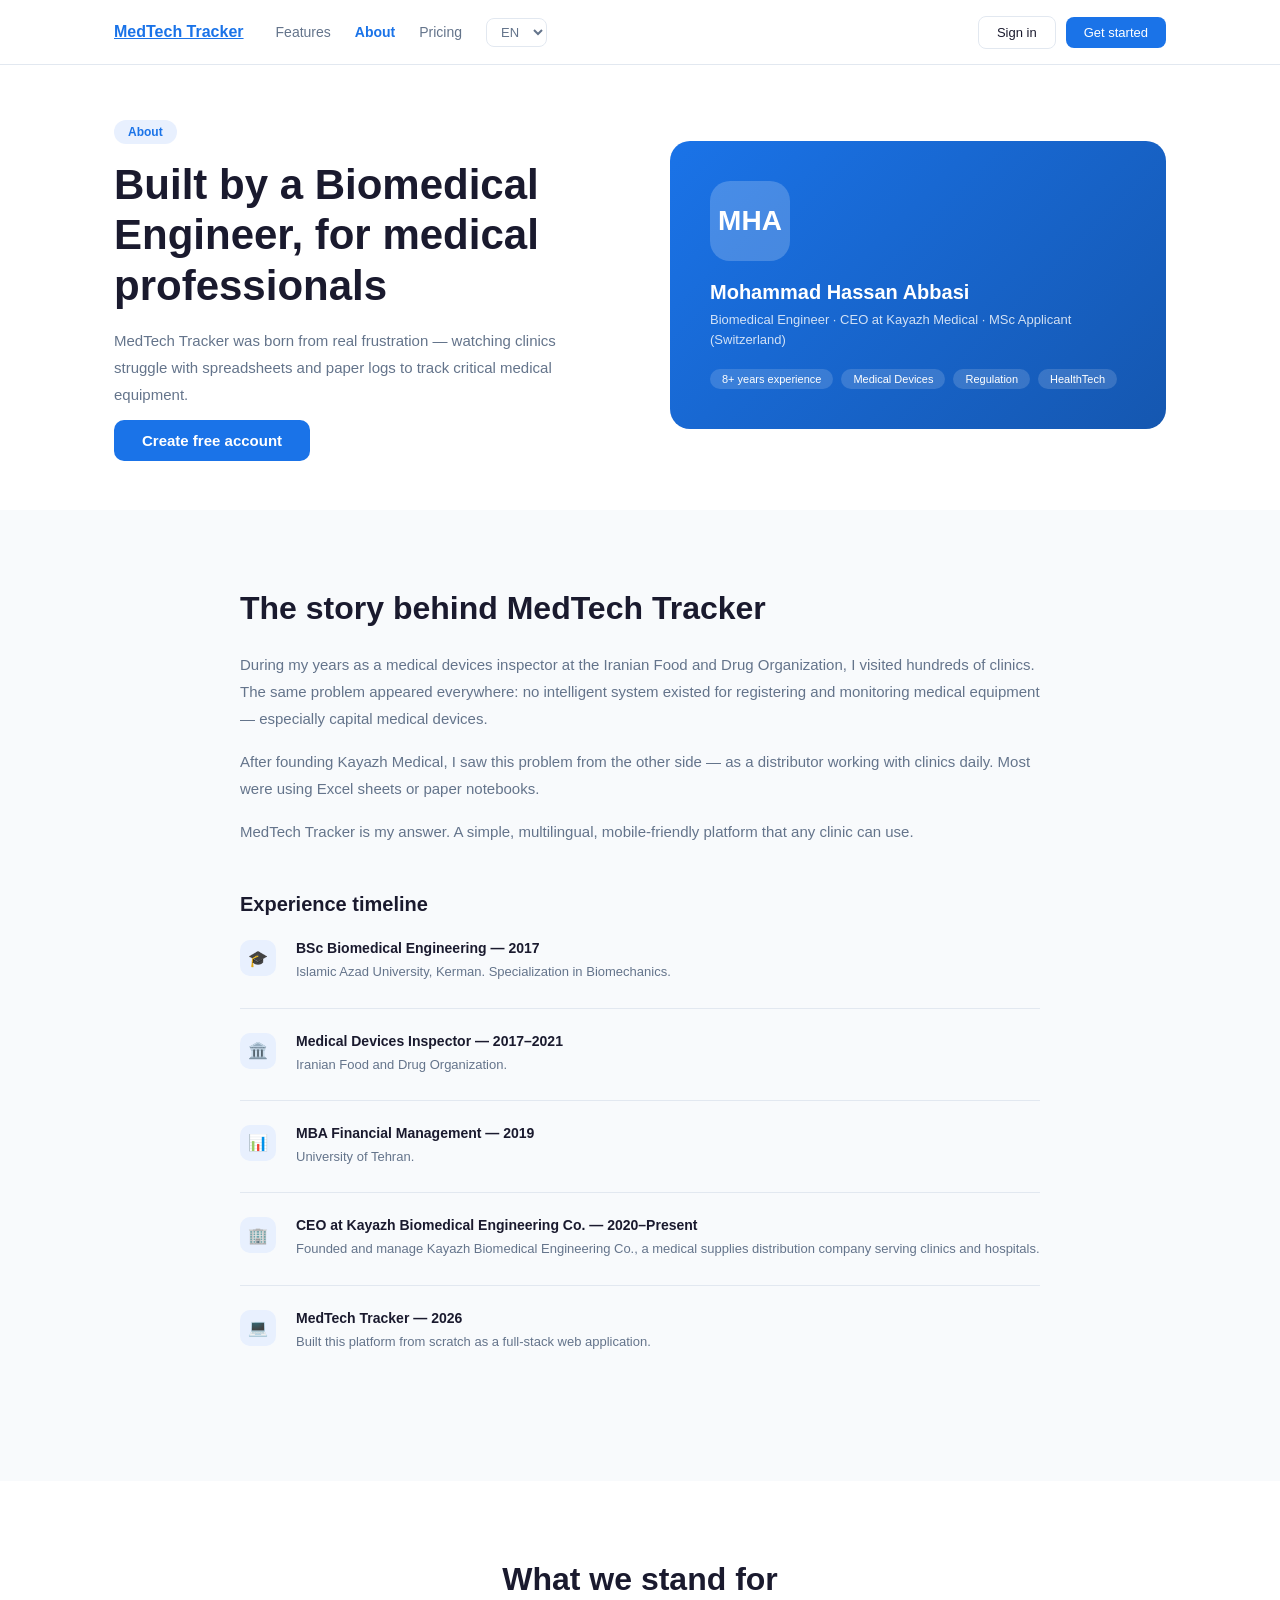
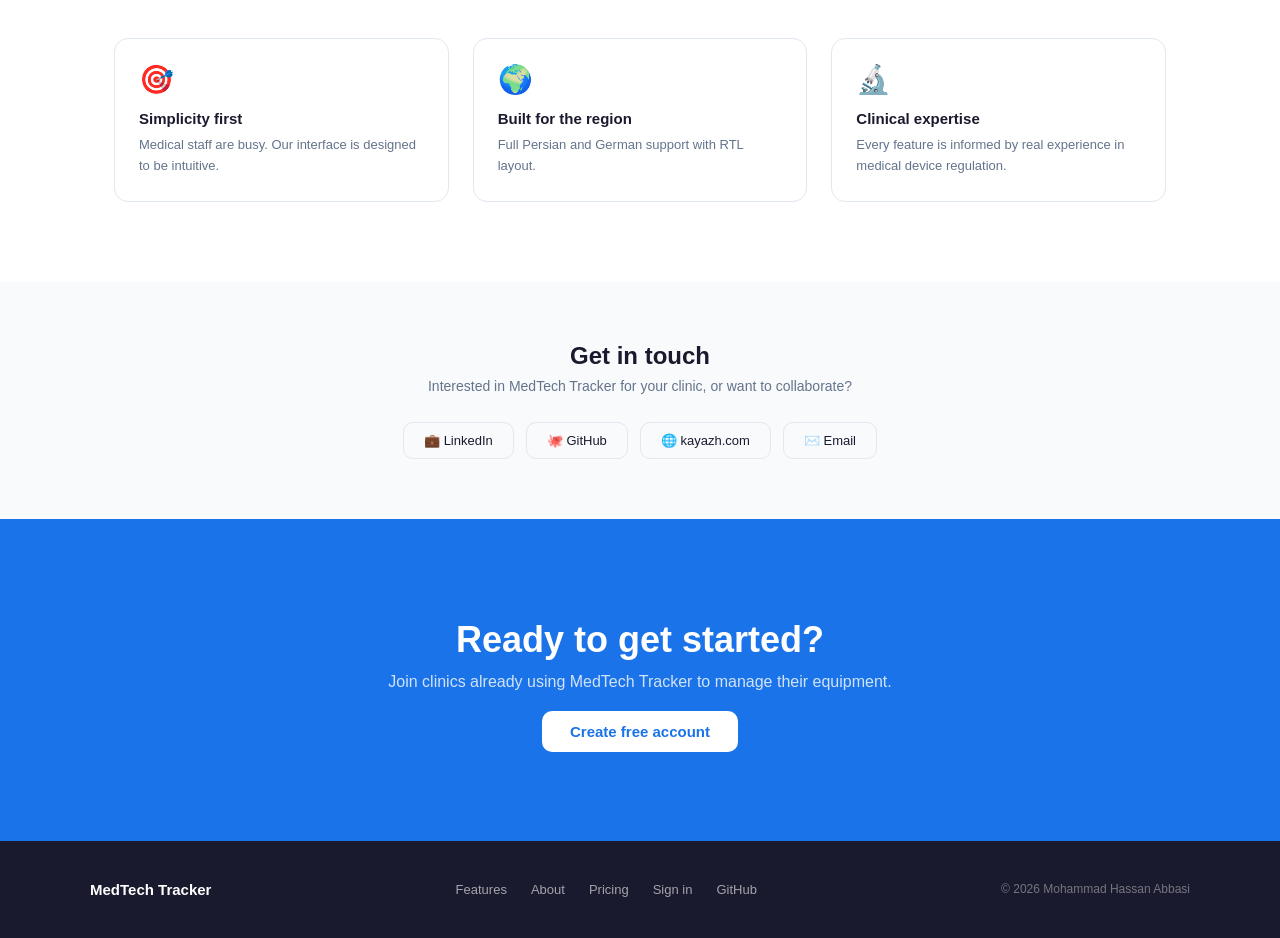
==== about.html @ 0bce94b0 "Add repair history tracking with full CRUD v1.6.0" ====
<!DOCTYPE html>
<html lang="en">
<head>
    <meta charset="UTF-8">
    <meta name="viewport" content="width=device-width, initial-scale=1.0">
    <title>MedTech Tracker — About</title>
    <link rel="stylesheet" href="landing.css?v=1.5.2">
    <style>
        .about-hero {
            padding: 120px 24px 60px;
            max-width: 1100px;
            margin: 0 auto;
            display: grid;
            grid-template-columns: 1fr 1fr;
            gap: 60px;
            align-items: center;
        }

        .about-hero h1 {
            font-size: 42px;
            font-weight: 700;
            color: var(--text);
            margin-bottom: 16px;
            line-height: 1.2;
        }

        .about-hero p {
            font-size: 15px;
            color: var(--muted);
            line-height: 1.8;
            margin-bottom: 24px;
        }

        .about-hero-visual {
            background: linear-gradient(135deg, #1a73e8 0%, #1557b0 100%);
            border-radius: 20px;
            padding: 40px;
            color: white;
        }

        .dev-avatar {
            width: 80px;
            height: 80px;
            border-radius: 20px;
            background: rgba(255,255,255,0.2);
            display: flex;
            align-items: center;
            justify-content: center;
            font-size: 28px;
            font-weight: 700;
            margin-bottom: 20px;
        }

        .dev-name {
            font-size: 20px;
            font-weight: 700;
            margin-bottom: 6px;
        }

        .dev-title {
            font-size: 13px;
            opacity: 0.8;
            margin-bottom: 20px;
            line-height: 1.5;
        }

        .dev-tags {
            display: flex;
            flex-wrap: wrap;
            gap: 8px;
        }

        .dev-tag {
            background: rgba(255,255,255,0.15);
            border-radius: 20px;
            padding: 4px 12px;
            font-size: 11px;
        }

        .about-story {
            background: var(--surface);
            padding: 80px 24px;
        }

        .about-story-inner {
            max-width: 800px;
            margin: 0 auto;
        }

        .about-story h2 {
            font-size: 32px;
            font-weight: 700;
            color: var(--text);
            margin-bottom: 24px;
        }

        .about-story p {
            font-size: 15px;
            color: var(--muted);
            line-height: 1.8;
            margin-bottom: 16px;
        }

        .timeline {
            margin-top: 48px;
        }

        .timeline h3 {
            font-size: 20px;
            font-weight: 700;
            color: var(--text);
            margin-bottom: 24px;
        }

        .timeline-item {
            display: flex;
            gap: 20px;
            margin-bottom: 24px;
            padding-bottom: 24px;
            border-bottom: 1px solid var(--border);
        }

        .timeline-item:last-child { border-bottom: none; }

        .timeline-dot {
            width: 36px;
            height: 36px;
            border-radius: 10px;
            background: #e8f0fe;
            color: var(--blue);
            display: flex;
            align-items: center;
            justify-content: center;
            font-size: 16px;
            flex-shrink: 0;
        }

        .timeline-content h4 {
            font-size: 14px;
            font-weight: 600;
            color: var(--text);
            margin-bottom: 4px;
        }

        .timeline-content p {
            font-size: 13px;
            color: var(--muted);
            margin-bottom: 0;
        }

        .about-values {
            padding: 80px 24px;
            max-width: 1100px;
            margin: 0 auto;
        }

        .about-values h2 {
            font-size: 32px;
            font-weight: 700;
            color: var(--text);
            margin-bottom: 40px;
            text-align: center;
        }

        .values-grid {
            display: grid;
            grid-template-columns: repeat(3, 1fr);
            gap: 24px;
        }

        .value-card {
            background: white;
            border: 1px solid var(--border);
            border-radius: 14px;
            padding: 24px;
        }

        .value-icon {
            font-size: 28px;
            margin-bottom: 14px;
        }

        .value-card h3 {
            font-size: 15px;
            font-weight: 600;
            color: var(--text);
            margin-bottom: 8px;
        }

        .value-card p {
            font-size: 13px;
            color: var(--muted);
            line-height: 1.6;
        }

        .about-links-section {
            background: var(--surface);
            padding: 60px 24px;
        }

        .about-links-inner {
            max-width: 600px;
            margin: 0 auto;
            text-align: center;
        }

        .about-links-inner h2 {
            font-size: 24px;
            font-weight: 700;
            color: var(--text);
            margin-bottom: 8px;
        }

        .about-links-inner p {
            font-size: 14px;
            color: var(--muted);
            margin-bottom: 28px;
        }

        .social-links {
            display: flex;
            justify-content: center;
            gap: 12px;
            flex-wrap: wrap;
        }

        .social-link {
            display: flex;
            align-items: center;
            gap: 8px;
            padding: 10px 20px;
            border: 1px solid var(--border);
            border-radius: 10px;
            text-decoration: none;
            color: var(--text);
            font-size: 13px;
            font-weight: 500;
            transition: all 0.2s;
        }

        .social-link:hover {
            border-color: var(--blue);
            color: var(--blue);
        }

        @media (max-width: 768px) {
            .about-hero {
                grid-template-columns: 1fr;
                padding: 100px 24px 40px;
                gap: 32px;
            }
            .about-hero h1 { font-size: 28px; }
            .values-grid { grid-template-columns: 1fr; }
        }
    </style>
</head>
<body>

<header>
    <div class="header-inner">
        <a href="index.html" class="logo">MedTech Tracker</a>
        <nav class="nav">
            <a href="index.html#features" data-i18n="nav_features">Features</a>
            <a href="about.html" style="color: var(--blue); font-weight:600;" data-i18n="nav_about_link">About</a>
            <a href="pricing.html" data-i18n="nav_pricing">Pricing</a>
            <select class="lang-select" onchange="changeLang(this.value)">
                <option value="en">EN</option>
                <option value="de">DE</option>
                <option value="fa">FA</option>
            </select>
        </nav>
        <div class="header-actions" id="headerActions">
            <a href="login.html" class="btn-outline" data-i18n="nav_login">Sign in</a>
            <a href="login.html" class="btn-solid" data-i18n="nav_register">Get started</a>
        </div>
        <button class="hamburger" onclick="toggleMenu()">
            <span></span><span></span><span></span>
        </button>
    </div>
    <div class="mobile-menu" id="mobileMenu">
        <a href="index.html#features" data-i18n="nav_features">Features</a>
        <a href="about.html" data-i18n="nav_about_link">About</a>
        <a href="pricing.html" data-i18n="nav_pricing">Pricing</a>
        <a href="login.html" data-i18n="nav_login">Sign in</a>
        <a href="login.html" class="btn-solid" data-i18n="nav_register">Get started</a>
        <div class="mobile-lang">
            <button onclick="changeLang('en')" class="lang-btn">EN</button>
            <button onclick="changeLang('de')" class="lang-btn">DE</button>
            <button onclick="changeLang('fa')" class="lang-btn">FA</button>
        </div>
    </div>
</header>

<!-- HERO -->
<div class="about-hero">
    <div>
        <div class="section-badge" data-i18n="about_badge">About</div>
        <h1 data-i18n="about_hero_title">Built by a clinician, for clinicians</h1>
        <p data-i18n="about_hero_text">MedTech Tracker was born from real frustration — watching clinics struggle with spreadsheets and paper logs to track critical medical equipment. We built the tool we always wished existed.</p>
        <a href="login.html" class="btn-solid-lg" data-i18n="cta_btn">Create free account</a>
    </div>
    <div class="about-hero-visual">
        <div class="dev-avatar">MHA</div>
        <div class="dev-name">Mohammad Hassan Abbasi</div>
        <div class="dev-title">Biomedical Engineer · CEO at Kayazh Medical · MSc Applicant (Switzerland)</div>
        <div class="dev-tags">
            <span class="dev-tag">8+ years experience</span>
            <span class="dev-tag">Medical Devices</span>
            <span class="dev-tag">Regulation</span>
            <span class="dev-tag">HealthTech</span>
        </div>
    </div>
</div>

<!-- STORY -->
<div class="about-story">
    <div class="about-story-inner">
        <h2 data-i18n="story_title">The story behind MedTech Tracker</h2>
        <p data-i18n="story_p1">During my years as a medical devices inspector at the Iranian Food and Drug Organization, I visited hundreds of clinics. The same problem appeared everywhere: no one had a reliable system to track when equipment was last calibrated, when warranties were expiring, or which devices needed maintenance.</p>
        <p data-i18n="story_p2">After founding Kayazh Medical, I saw this problem from the other side — as a distributor working with clinics daily. Most were using Excel sheets, paper notebooks, or nothing at all. Critical deadlines were missed. Equipment failed inspections. Warranties expired unnoticed.</p>
        <p data-i18n="story_p3">MedTech Tracker is my answer to this problem. A simple, multilingual, mobile-friendly platform that any clinic can use — no technical expertise required.</p>

        <div class="timeline">
            <h3 data-i18n="timeline_title">Experience timeline</h3>
            <div class="timeline-item">
                <div class="timeline-dot">🎓</div>
                <div class="timeline-content">
                    <h4 data-i18n="tl1_title">BSc Biomedical Engineering — 2017</h4>
                    <p data-i18n="tl1_text">Islamic Azad University, Kerman. Specialization in Biomechanics.</p>
                </div>
            </div>
            <div class="timeline-item">
                <div class="timeline-dot">🏛️</div>
                <div class="timeline-content">
                    <h4 data-i18n="tl2_title">Medical Devices Inspector — 2017–2021</h4>
                    <p data-i18n="tl2_text">Iranian Food and Drug Organization. Inspected medical devices across clinics and hospitals.</p>
                </div>
            </div>
            <div class="timeline-item">
                <div class="timeline-dot">📊</div>
                <div class="timeline-content">
                    <h4 data-i18n="tl3_title">MBA Financial Management — 2019</h4>
                    <p data-i18n="tl3_text">University of Tehran. Final grade: 18.25/20.</p>
                </div>
            </div>
            <div class="timeline-item">
                <div class="timeline-dot">🏢</div>
                <div class="timeline-content">
                    <h4 data-i18n="tl4_title">CEO at Kayazh Medical — 2020–Present</h4>
                    <p data-i18n="tl4_text">Founded and manage a medical supplies distribution company serving clinics and hospitals.</p>
                </div>
            </div>
            <div class="timeline-item">
                <div class="timeline-dot">💻</div>
                <div class="timeline-content">
                    <h4 data-i18n="tl5_title">MedTech Tracker — 2026</h4>
                    <p data-i18n="tl5_text">Built this platform from scratch as a full-stack web application for medical equipment management.</p>
                </div>
            </div>
        </div>
    </div>
</div>

<!-- VALUES -->
<div class="about-values">
    <h2 data-i18n="values_title">What we stand for</h2>
    <div class="values-grid">
        <div class="value-card">
            <div class="value-icon">🎯</div>
            <h3 data-i18n="val1_title">Simplicity first</h3>
            <p data-i18n="val1_text">Medical staff are busy. Our interface is designed to be intuitive — no training needed.</p>
        </div>
        <div class="value-card">
            <div class="value-icon">🌍</div>
            <h3 data-i18n="val2_title">Built for the region</h3>
            <p data-i18n="val2_text">Full Persian (Farsi) and German support with RTL layout. Designed for clinics in Iran and beyond.</p>
        </div>
        <div class="value-card">
            <div class="value-icon">🔬</div>
            <h3 data-i18n="val3_title">Clinical expertise</h3>
            <p data-i18n="val3_text">Every feature is informed by real experience in medical device regulation and clinical operations.</p>
        </div>
    </div>
</div>

<!-- CONNECT -->
<div class="about-links-section">
    <div class="about-links-inner">
        <h2 data-i18n="connect_title">Get in touch</h2>
        <p data-i18n="connect_sub">Interested in MedTech Tracker for your clinic, or want to collaborate?</p>
        <div class="social-links">
            <a href="https://www.linkedin.com/in/mhabbasii/" target="_blank" class="social-link">💼 LinkedIn</a>
            <a href="https://github.com/mha-medtech" target="_blank" class="social-link">🐙 GitHub</a>
            <a href="https://www.kayazh.com" target="_blank" class="social-link">🌐 kayazh.com</a>
            <a href="mailto:mh.abbasi@kayazh.com" class="social-link">✉️ Email</a>
        </div>
    </div>
</div>

<section class="cta">
    <div class="section-inner cta-inner">
        <h2 data-i18n="cta_title">Ready to get started?</h2>
        <p data-i18n="cta_sub">Join clinics already using MedTech Tracker.</p>
        <a href="login.html" class="btn-solid-lg" data-i18n="cta_btn">Create free account</a>
    </div>
</section>

<footer>
    <div class="footer-inner">
        <div class="footer-logo">MedTech Tracker</div>
        <div class="footer-links">
            <a href="index.html" data-i18n="nav_features">Features</a>
            <a href="about.html" data-i18n="nav_about_link">About</a>
            <a href="pricing.html" data-i18n="nav_pricing">Pricing</a>
            <a href="login.html" data-i18n="nav_login">Sign in</a>
            <a href="https://github.com/mha-medtech" target="_blank">GitHub</a>
        </div>
        <div class="footer-copy">© 2026 Mohammad Hassan Abbasi</div>
    </div>
</footer>

<script src="lang.js?v=1.5.2"></script>
<script src="landing.js?v=1.5.2"></script>
<script>
const aboutT = {
    en: {
        about_badge: "About", about_hero_title: "Built by a Biomedical Engineer, for medical professionals",
        about_hero_text: "MedTech Tracker was born from real frustration — watching clinics struggle with spreadsheets and paper logs to track critical medical equipment.",
        story_title: "The story behind MedTech Tracker",
        story_p1: "During my years as a medical devices inspector at the Iranian Food and Drug Organization, I visited hundreds of clinics. The same problem appeared everywhere: no intelligent system existed for registering and monitoring medical equipment — especially capital medical devices.",
        story_p2: "After founding Kayazh Medical, I saw this problem from the other side — as a distributor working with clinics daily. Most were using Excel sheets or paper notebooks.",
        story_p3: "MedTech Tracker is my answer. A simple, multilingual, mobile-friendly platform that any clinic can use.",
        timeline_title: "Experience timeline",
        tl1_title: "BSc Biomedical Engineering — 2017", tl1_text: "Islamic Azad University, Kerman. Specialization in Biomechanics.",
        tl2_title: "Medical Devices Inspector — 2017–2021", tl2_text: "Iranian Food and Drug Organization.",
        tl3_title: "MBA Financial Management — 2019", tl3_text: "University of Tehran.",
       tl4_title: "CEO at Kayazh Biomedical Engineering Co. — 2020–Present", tl4_text: "Founded and manage Kayazh Biomedical Engineering Co., a medical supplies distribution company serving clinics and hospitals.",
        tl5_title: "MedTech Tracker — 2026", tl5_text: "Built this platform from scratch as a full-stack web application.",
        values_title: "What we stand for",
        val1_title: "Simplicity first", val1_text: "Medical staff are busy. Our interface is designed to be intuitive.",
        val2_title: "Built for the region", val2_text: "Full Persian and German support with RTL layout.",
        val3_title: "Clinical expertise", val3_text: "Every feature is informed by real experience in medical device regulation.",
        connect_title: "Get in touch", connect_sub: "Interested in MedTech Tracker for your clinic, or want to collaborate?",
        nav_about_link: "About", nav_pricing: "Pricing"
    },
    de: {
        about_badge: "Über uns", about_hero_title: "Von einem Biomediziningenieur für medizinische Fachkräfte gebaut",
        about_hero_text: "MedTech Tracker entstand aus echter Frustration — Kliniken beim Kampf mit Tabellenkalkulationen zur Geräteverfolgung zu beobachten.",
        story_title: "Die Geschichte hinter MedTech Tracker",
        story_p1: "In meinen Jahren als Medizingeräteinspektor besuchte ich Hunderte von Kliniken. Überall dasselbe Problem: kein intelligentes System zur Erfassung und Überwachung medizinischer Geräte — insbesondere von Investitionsgütern.",
        story_p2: "Nach der Gründung von Kayazh Medical sah ich dieses Problem von der anderen Seite — als Händler, der täglich mit Kliniken arbeitet.",
        story_p3: "MedTech Tracker ist meine Antwort. Eine einfache, mehrsprachige Plattform für jede Klinik.",
        timeline_title: "Erfahrungszeitplan",
        tl1_title: "BSc Biomedizintechnik — 2017", tl1_text: "Islamische Azad-Universität, Kerman.",
        tl2_title: "Medizingeräteinspektor — 2017–2021", tl2_text: "Iranische Lebensmittel- und Arzneimittelbehörde.",
        tl3_title: "MBA Finanzmanagement — 2019", tl3_text: "Universität Teheran.",
        tl4_title: "CEO bei Kayazh Biomedizintechnik GmbH — 2020–heute", tl4_text: "Gegründet und Verwaltung der Kayazh Biomedizintechnik, ein Unternehmen für medizinische Geräte.",
        tl5_title: "MedTech Tracker — 2026", tl5_text: "Diese Plattform von Grund auf entwickelt.",
        values_title: "Wofür wir stehen",
        val1_title: "Einfachheit zuerst", val1_text: "Medizinisches Personal ist beschäftigt. Unsere Oberfläche ist intuitiv.",
        val2_title: "Für die Region gebaut", val2_text: "Vollständige Persisch- und Deutschunterstützung mit RTL-Layout.",
        val3_title: "Klinische Expertise", val3_text: "Jede Funktion basiert auf echter Erfahrung.",
        connect_title: "Kontakt aufnehmen", connect_sub: "Interesse an MedTech Tracker für Ihre Klinik?",
        nav_about_link: "Über uns", nav_pricing: "Preise"
    },
    fa: {
        about_badge: "درباره", about_hero_title: "ساخته شده توسط مهندس پزشک، برای متخصصان پزشکی",
        about_hero_text: "مدتک ترکر از ناامیدی واقعی به وجود آمد — دیدن کلینیک‌هایی که با صفحات اکسل تجهیزات پزشکی را دنبال می‌کنند.",
        story_title: "داستان پشت مدتک ترکر",
        story_p1: "در سال‌های کاری به عنوان بازرس تجهیزات پزشکی در سازمان غذا و دارو، صدها کلینیک را بازدید کردم. همه جا یک مشکل بود: هیچ سیستم هوشمندی برای ثبت و بررسی تجهیزات پزشکی به خصوص تجهیزات سرمایه‌ای وجود نداشت.",
        story_p2: "پس از تأسیس شرکت کایاژ، این مشکل را از طرف دیگر دیدم — به عنوان توزیع‌کننده‌ای که روزانه با کلینیک‌ها کار می‌کند.",
        story_p3: "مدتک ترکر پاسخ من به این مشکل است. یک پلتفرم ساده، چند زبانه و موبایل‌پسند.",
        timeline_title: "تاریخچه تجربه",
        tl1_title: "کارشناسی مهندسی پزشکی — ۱۳۹۶", tl1_text: "دانشگاه آزاد اسلامی، کرمان. گرایش بیومکانیک.",
        tl2_title: "بازرس تجهیزات پزشکی — ۱۳۹۶–۱۴۰۰", tl2_text: "سازمان غذا و داروی ایران.",
        tl3_title: "MBA مدیریت مالی — ۱۳۹۸",tl3_text: "دانشگاه تهران.",
        tl4_title: "مدیرعامل شرکت کایاژ — ۱۳۹۹ تاکنون", tl4_text: "تأسیس و مدیریت شرکت مهندسی پزشکی کایاژ در حوزه توزیع ملزومات و تجهیزات پزشکی.",
        tl5_title: "مدتک ترکر — ۱۴۰۵", tl5_text: "ساخت این پلتفرم از صفر به عنوان یک وب اپلیکیشن کامل.",
        values_title: "ارزش‌های ما",
        val1_title: "سادگی در اولویت", val1_text: "کارکنان پزشکی مشغول هستند. رابط ما بصری و ساده است.",
        val2_title: "ساخته شده برای منطقه", val2_text: "پشتیبانی کامل از فارسی و آلمانی با چیدمان RTL.",
        val3_title: "تخصص بالینی", val3_text: "هر ویژگی بر اساس تجربه واقعی در تنظیم تجهیزات پزشکی است.",
        connect_title: "تماس بگیرید", connect_sub: "علاقه‌مند به مدتک ترکر برای کلینیک خود هستید؟",
        nav_about_link: "درباره ما", nav_pricing: "قیمت‌گذاری"
    }
};

document.addEventListener('DOMContentLoaded', function() {
    const lang = getLang();
    const t = { ...landingTranslations[lang], ...aboutT[lang] };
    const isRtl = lang === 'fa';

    document.documentElement.setAttribute('dir', isRtl ? 'rtl' : 'ltr');
    document.documentElement.setAttribute('lang', lang);
    document.querySelector('.lang-select').value = lang;

    document.querySelectorAll('[data-i18n]').forEach(el => {
        const key = el.getAttribute('data-i18n');
        if (t[key]) el.textContent = t[key];
    });
});

// وقتی زبان عوض میشه
function changeLang(lang) {
    setLang(lang);
    const t = { ...landingTranslations[lang], ...aboutT[lang] };
    const isRtl = lang === 'fa';

    document.documentElement.setAttribute('dir', isRtl ? 'rtl' : 'ltr');
    document.documentElement.setAttribute('lang', lang);
    document.querySelector('.lang-select').value = lang;

    document.querySelectorAll('[data-i18n]').forEach(el => {
        const key = el.getAttribute('data-i18n');
        if (t[key]) el.textContent = t[key];
    });
}
</script>
</body>
</html>
---- landing.css ----
* {
    margin: 0;
    padding: 0;
    box-sizing: border-box;
    font-family: 'Segoe UI', sans-serif;
}

:root {
    --blue: #1a73e8;
    --blue-dark: #1557b0;
    --text: #1a1a2e;
    --muted: #64748b;
    --bg: #ffffff;
    --surface: #f8fafc;
    --border: #e2e8f0;
}

html { scroll-behavior: smooth; }

body { background: var(--bg); color: var(--text); }

/* HEADER */
header {
    position: fixed;
    top: 0;
    left: 0;
    right: 0;
    z-index: 100;
    background: rgba(255,255,255,0.92);
    backdrop-filter: blur(12px);
    border-bottom: 1px solid var(--border);
}

.header-inner {
    max-width: 1100px;
    margin: 0 auto;
    padding: 0 24px;
    height: 64px;
    display: flex;
    align-items: center;
    gap: 32px;
}

.logo {
    font-size: 16px;
    font-weight: 700;
    color: var(--blue);
    white-space: nowrap;
}

.nav {
    display: flex;
    align-items: center;
    gap: 24px;
    flex: 1;
}

.nav a {
    font-size: 14px;
    color: var(--muted);
    text-decoration: none;
    transition: color 0.2s;
}

.nav a:hover { color: var(--text); }

.lang-select {
    padding: 5px 10px;
    border: 1px solid var(--border);
    border-radius: 8px;
    font-size: 13px;
    color: var(--muted);
    background: transparent;
    cursor: pointer;
    outline: none;
}

.header-actions {
    display: flex;
    align-items: center;
    gap: 10px;
}

.btn-outline {
    padding: 8px 18px;
    border: 1px solid var(--border);
    border-radius: 8px;
    font-size: 13px;
    color: var(--text);
    text-decoration: none;
    transition: all 0.2s;
}

.btn-outline:hover { border-color: var(--blue); color: var(--blue); }

.btn-solid {
    padding: 8px 18px;
    background: var(--blue);
    border-radius: 8px;
    font-size: 13px;
    color: white;
    text-decoration: none;
    transition: opacity 0.2s;
}

.btn-solid:hover { opacity: 0.9; }

.hamburger {
    display: none;
    flex-direction: column;
    gap: 5px;
    background: none;
    border: none;
    cursor: pointer;
    margin-left: auto;
}

.hamburger span {
    display: block;
    width: 22px;
    height: 2px;
    background: var(--text);
    border-radius: 2px;
}

.mobile-menu {
    display: none;
    flex-direction: column;
    padding: 16px 24px;
    gap: 12px;
    border-top: 1px solid var(--border);
}

.mobile-menu a {
    font-size: 14px;
    color: var(--text);
    text-decoration: none;
    padding: 8px 0;
}

.mobile-menu.open { display: flex; }

/* HERO */
.hero {
    min-height: 100vh;
    padding: 120px 24px 80px;
    max-width: 1100px;
    margin: 0 auto;
    display: grid;
    grid-template-columns: 1fr 1fr;
    gap: 60px;
    align-items: center;
}

.hero-badge {
    display: inline-block;
    background: #e8f0fe;
    color: var(--blue);
    font-size: 12px;
    font-weight: 600;
    padding: 5px 14px;
    border-radius: 20px;
    margin-bottom: 20px;
    letter-spacing: 0.3px;
}

.hero-inner h1 {
    font-size: 52px;
    font-weight: 700;
    line-height: 1.15;
    color: var(--text);
    margin-bottom: 18px;
}

.hero-inner h1 span { color: var(--blue); }

.hero-inner p {
    font-size: 16px;
    color: var(--muted);
    line-height: 1.7;
    margin-bottom: 32px;
    max-width: 480px;
}

.hero-actions {
    display: flex;
    gap: 12px;
    margin-bottom: 40px;
    flex-wrap: wrap;
}

.btn-solid-lg {
    padding: 12px 28px;
    background: var(--blue);
    color: white;
    border-radius: 10px;
    font-size: 15px;
    font-weight: 600;
    text-decoration: none;
    transition: opacity 0.2s;
}

.btn-solid-lg:hover { opacity: 0.9; }

.btn-outline-lg {
    padding: 12px 28px;
    border: 1px solid var(--border);
    color: var(--text);
    border-radius: 10px;
    font-size: 15px;
    text-decoration: none;
    transition: all 0.2s;
}

.btn-outline-lg:hover { border-color: var(--blue); color: var(--blue); }

.hero-stats {
    display: flex;
    align-items: center;
    gap: 24px;
}

.hstat { text-align: center; }

.hstat-num {
    display: block;
    font-size: 24px;
    font-weight: 700;
    color: var(--text);
}

.hstat-label {
    font-size: 12px;
    color: var(--muted);
}

.hstat-divider {
    width: 1px;
    height: 32px;
    background: var(--border);
}

/* MOCK CARD */
.hero-visual {
    display: flex;
    justify-content: center;
}

.mock-card {
    background: white;
    border: 1px solid var(--border);
    border-radius: 16px;
    padding: 20px;
    width: 100%;
    max-width: 380px;
    box-shadow: 0 20px 60px rgba(0,0,0,0.08);
}

.mock-header {
    display: flex;
    align-items: center;
    gap: 6px;
    margin-bottom: 16px;
}

.mock-dot {
    width: 10px;
    height: 10px;
    border-radius: 50%;
}

.mock-dot.red { background: #ff5f57; }
.mock-dot.yellow { background: #febc2e; }
.mock-dot.green { background: #28c840; }

.mock-title {
    font-size: 12px;
    color: var(--muted);
    margin-left: 6px;
}

.mock-stats {
    display: grid;
    grid-template-columns: repeat(3, 1fr);
    gap: 8px;
    margin-bottom: 16px;
}

.mock-stat {
    background: var(--surface);
    border-radius: 8px;
    padding: 10px;
    text-align: center;
}

.mock-stat.good .mock-num { color: #10b981; }
.mock-stat.warn .mock-num { color: #f59e0b; }

.mock-num {
    font-size: 20px;
    font-weight: 700;
    color: var(--blue);
}

.mock-label {
    font-size: 10px;
    color: var(--muted);
    margin-top: 2px;
}

.mock-list {
    display: flex;
    flex-direction: column;
    gap: 8px;
    margin-bottom: 14px;
}

.mock-row {
    display: flex;
    justify-content: space-between;
    align-items: center;
    padding: 8px 10px;
    background: var(--surface);
    border-radius: 8px;
}

.mock-device { font-size: 12px; color: var(--text); }

.mock-badge {
    font-size: 10px;
    font-weight: 600;
    padding: 3px 8px;
    border-radius: 20px;
}

.mock-badge.active { background: #d1fae5; color: #065f46; }
.mock-badge.warn { background: #fef3c7; color: #92400e; }
.mock-badge.danger { background: #fee2e2; color: #991b1b; }

.mock-alert {
    background: #fef3c7;
    border-radius: 8px;
    padding: 8px 12px;
    font-size: 11px;
    color: #92400e;
}

/* FEATURES */
.features {
    background: var(--surface);
    padding: 100px 24px;
}

.section-inner {
    max-width: 1100px;
    margin: 0 auto;
}

.section-badge {
    display: inline-block;
    background: #e8f0fe;
    color: var(--blue);
    font-size: 12px;
    font-weight: 600;
    padding: 5px 14px;
    border-radius: 20px;
    margin-bottom: 16px;
}

.section-inner h2 {
    font-size: 36px;
    font-weight: 700;
    color: var(--text);
    margin-bottom: 10px;
}

.section-sub {
    font-size: 15px;
    color: var(--muted);
    margin-bottom: 48px;
}

.feat-grid {
    display: grid;
    grid-template-columns: repeat(3, 1fr);
    gap: 20px;
}

.feat-card {
    background: white;
    border: 1px solid var(--border);
    border-radius: 14px;
    padding: 24px;
    transition: box-shadow 0.2s;
}

.feat-card:hover {
    box-shadow: 0 8px 30px rgba(0,0,0,0.08);
}

.feat-icon {
    font-size: 28px;
    margin-bottom: 14px;
}

.feat-card h3 {
    font-size: 15px;
    font-weight: 600;
    color: var(--text);
    margin-bottom: 8px;
}

.feat-card p {
    font-size: 13px;
    color: var(--muted);
    line-height: 1.6;
}

/* CTA */
.cta {
    padding: 100px 24px;
    background: var(--blue);
}

.cta-inner {
    text-align: center;
}

.cta h2 {
    font-size: 36px;
    font-weight: 700;
    color: white;
    margin-bottom: 12px;
}

.cta p {
    font-size: 16px;
    color: rgba(255,255,255,0.8);
    margin-bottom: 32px;
}

.cta .btn-solid-lg {
    background: white;
    color: var(--blue);
}

/* FOOTER */
footer {
    background: var(--text);
    padding: 40px 24px;
}

.footer-inner {
    max-width: 1100px;
    margin: 0 auto;
    display: flex;
    align-items: center;
    justify-content: space-between;
    flex-wrap: wrap;
    gap: 20px;
}

.footer-logo {
    font-size: 15px;
    font-weight: 700;
    color: white;
}

.footer-links {
    display: flex;
    gap: 24px;
}

.footer-links a {
    font-size: 13px;
    color: rgba(255,255,255,0.6);
    text-decoration: none;
    transition: color 0.2s;
}

.footer-links a:hover { color: white; }

.footer-copy {
    font-size: 12px;
    color: rgba(255,255,255,0.4);
}

/* RESPONSIVE */
@media (max-width: 768px) {
    .nav { display: none; }
    .header-actions { display: none; }
    .hamburger { display: flex; }

    .hero {
        grid-template-columns: 1fr;
        padding: 100px 24px 60px;
        gap: 40px;
    }

    .hero-inner h1 { font-size: 36px; }

    .hero-visual { display: none; }

    .feat-grid {
        grid-template-columns: 1fr;
    }

    .footer-inner {
        flex-direction: column;
        text-align: center;
    }
}

@media (max-width: 480px) {
    .hero-inner h1 { font-size: 28px; }
    .section-inner h2 { font-size: 26px; }
    .cta h2 { font-size: 26px; }
}

.mobile-lang {
    display: flex;
    gap: 8px;
    padding: 8px 0;
}

.lang-btn {
    padding: 6px 16px;
    border: 1px solid var(--border);
    border-radius: 20px;
    background: transparent;
    font-size: 13px;
    cursor: pointer;
    color: var(--text);
    transition: all 0.2s;
}

.lang-btn:hover {
    background: var(--blue);
    color: white;
    border-color: var(--blue);
}
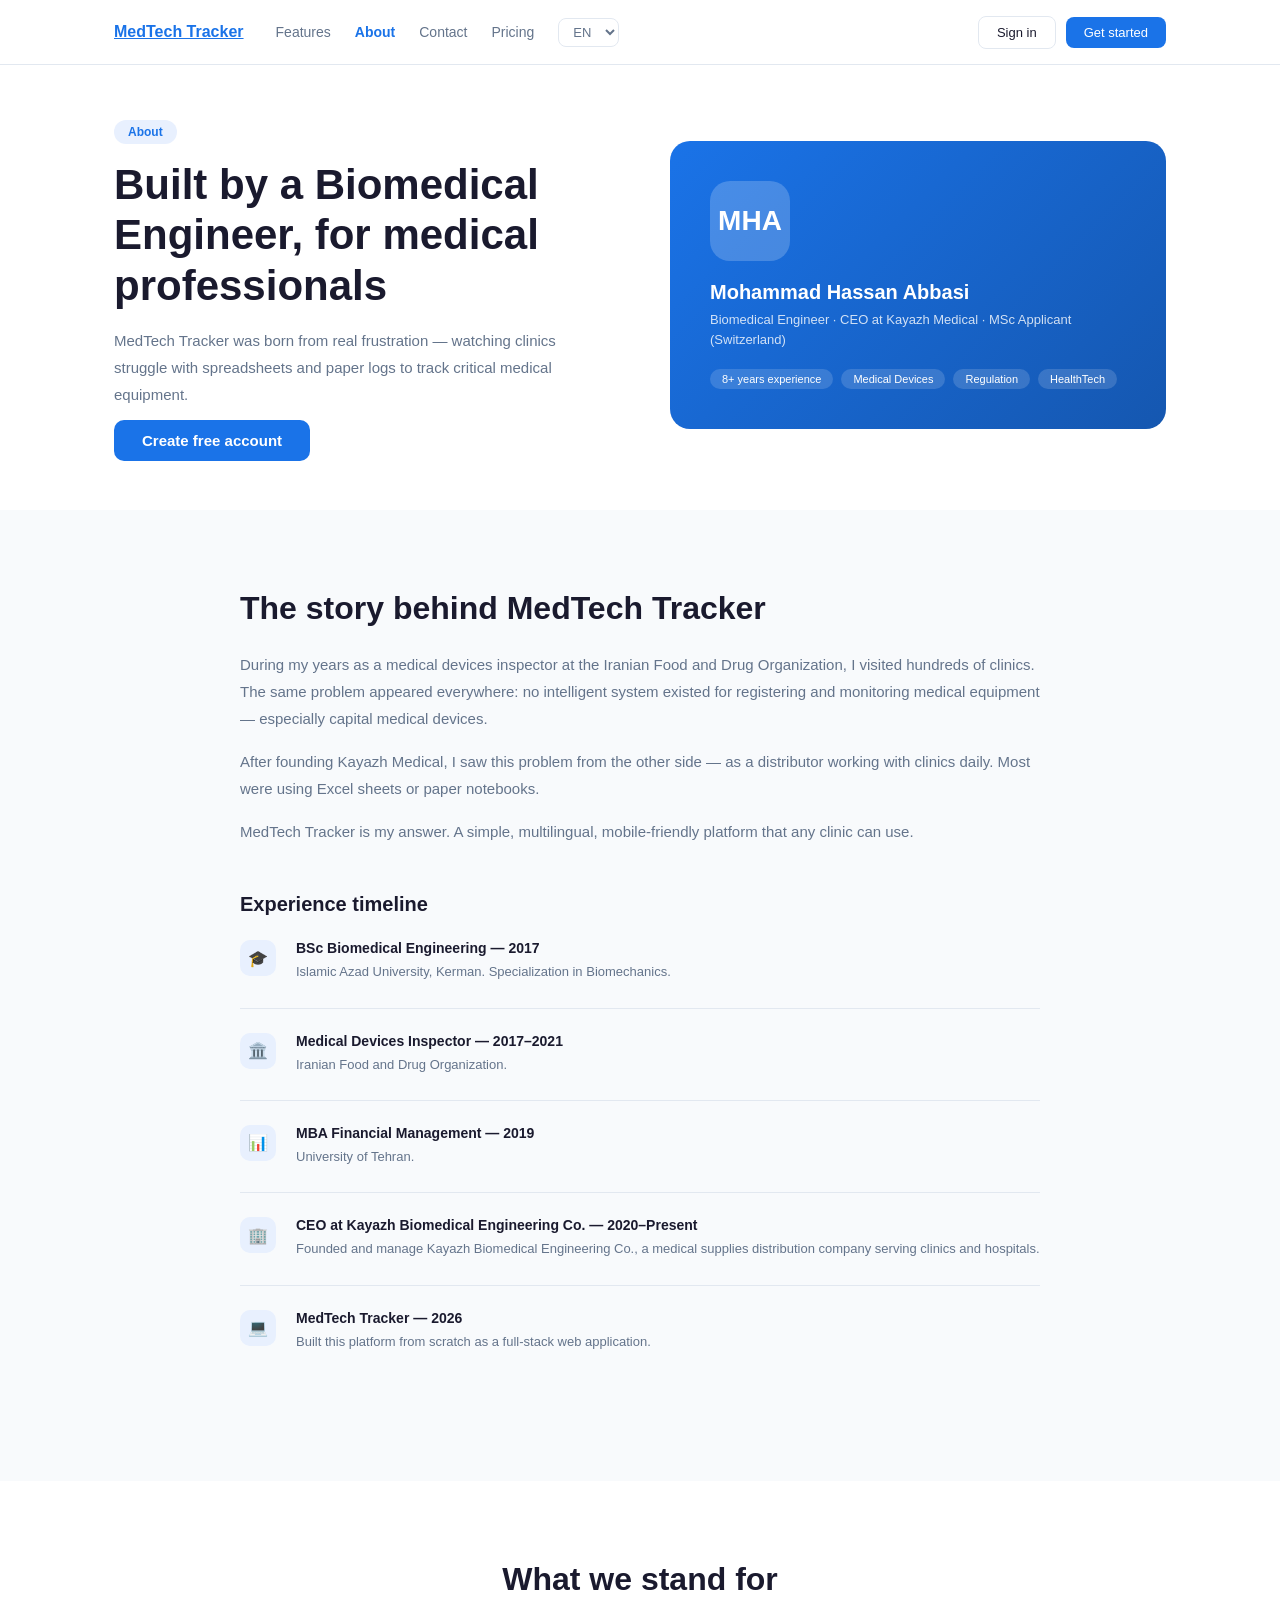
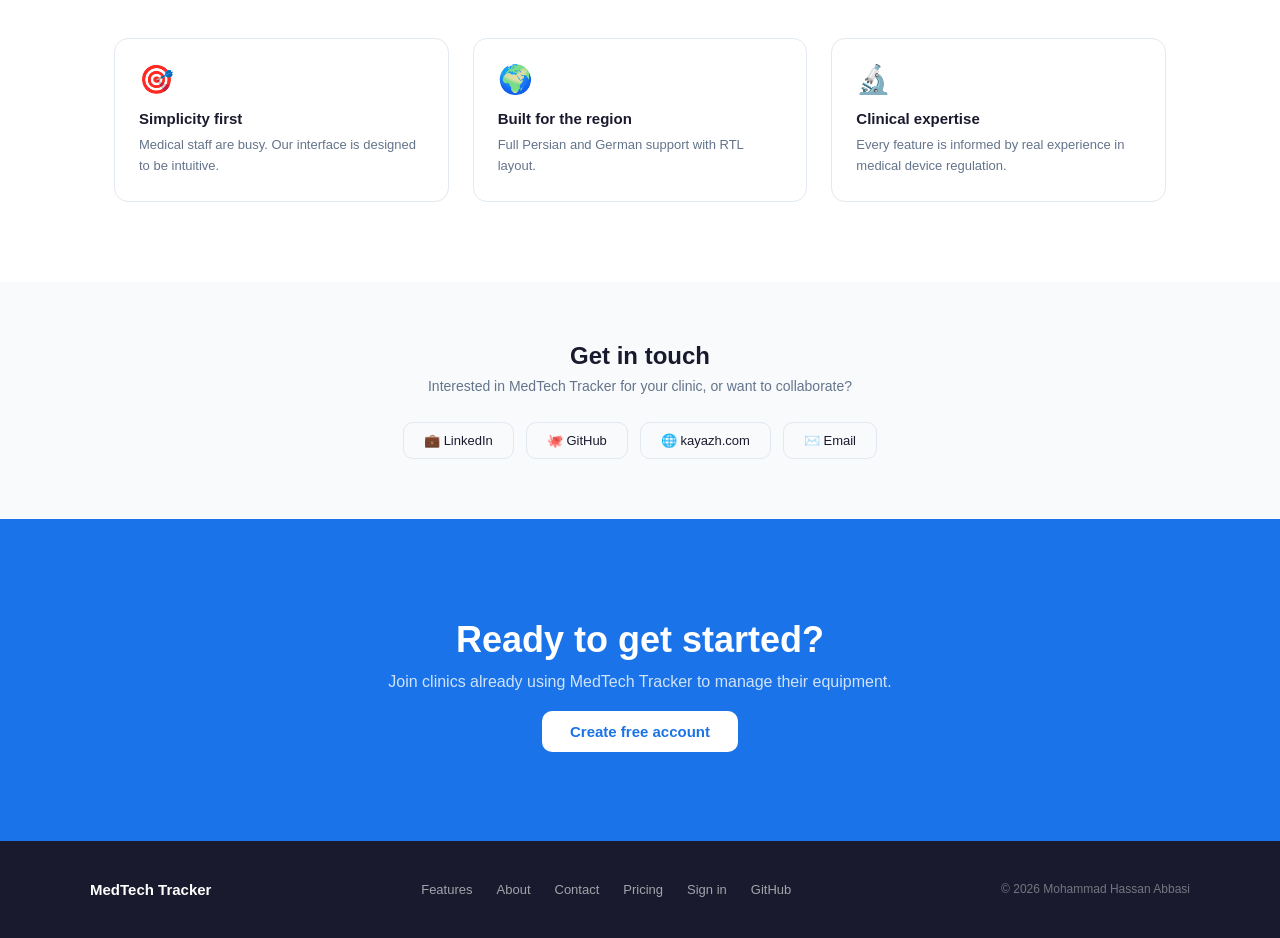
==== commit c1315a69: "Fix dashboard page structure - reports and settings nesting bug v1.6.4" ====
--- a/about.html
+++ b/about.html
@@ -4,7 +4,7 @@
     <meta charset="UTF-8">
     <meta name="viewport" content="width=device-width, initial-scale=1.0">
     <title>MedTech Tracker — About</title>
-    <link rel="stylesheet" href="landing.css?v=1.5.2">
+    <link rel="stylesheet" href="landing.css?v=1.6.3">
     <style>
         .about-hero {
             padding: 120px 24px 60px;
@@ -262,6 +262,7 @@
         <nav class="nav">
             <a href="index.html#features" data-i18n="nav_features">Features</a>
             <a href="about.html" style="color: var(--blue); font-weight:600;" data-i18n="nav_about_link">About</a>
+            <a href="contact.html" data-i18n="nav_contact">Contact</a>
             <a href="pricing.html" data-i18n="nav_pricing">Pricing</a>
             <select class="lang-select" onchange="changeLang(this.value)">
                 <option value="en">EN</option>
@@ -280,6 +281,7 @@
     <div class="mobile-menu" id="mobileMenu">
         <a href="index.html#features" data-i18n="nav_features">Features</a>
         <a href="about.html" data-i18n="nav_about_link">About</a>
+        <a href="contact.html" data-i18n="nav_contact">Contact</a>
         <a href="pricing.html" data-i18n="nav_pricing">Pricing</a>
         <a href="login.html" data-i18n="nav_login">Sign in</a>
         <a href="login.html" class="btn-solid" data-i18n="nav_register">Get started</a>
@@ -411,6 +413,7 @@
         <div class="footer-links">
             <a href="index.html" data-i18n="nav_features">Features</a>
             <a href="about.html" data-i18n="nav_about_link">About</a>
+            <a href="contact.html" data-i18n="nav_contact">Contact</a>
             <a href="pricing.html" data-i18n="nav_pricing">Pricing</a>
             <a href="login.html" data-i18n="nav_login">Sign in</a>
             <a href="https://github.com/mha-medtech" target="_blank">GitHub</a>
@@ -419,8 +422,8 @@
     </div>
 </footer>
 
-<script src="lang.js?v=1.5.2"></script>
-<script src="landing.js?v=1.5.2"></script>
+<script src="lang.js?v=1.6.3"></script>
+<script src="landing.js?v=1.6.3"></script>
 <script>
 const aboutT = {
     en: {
